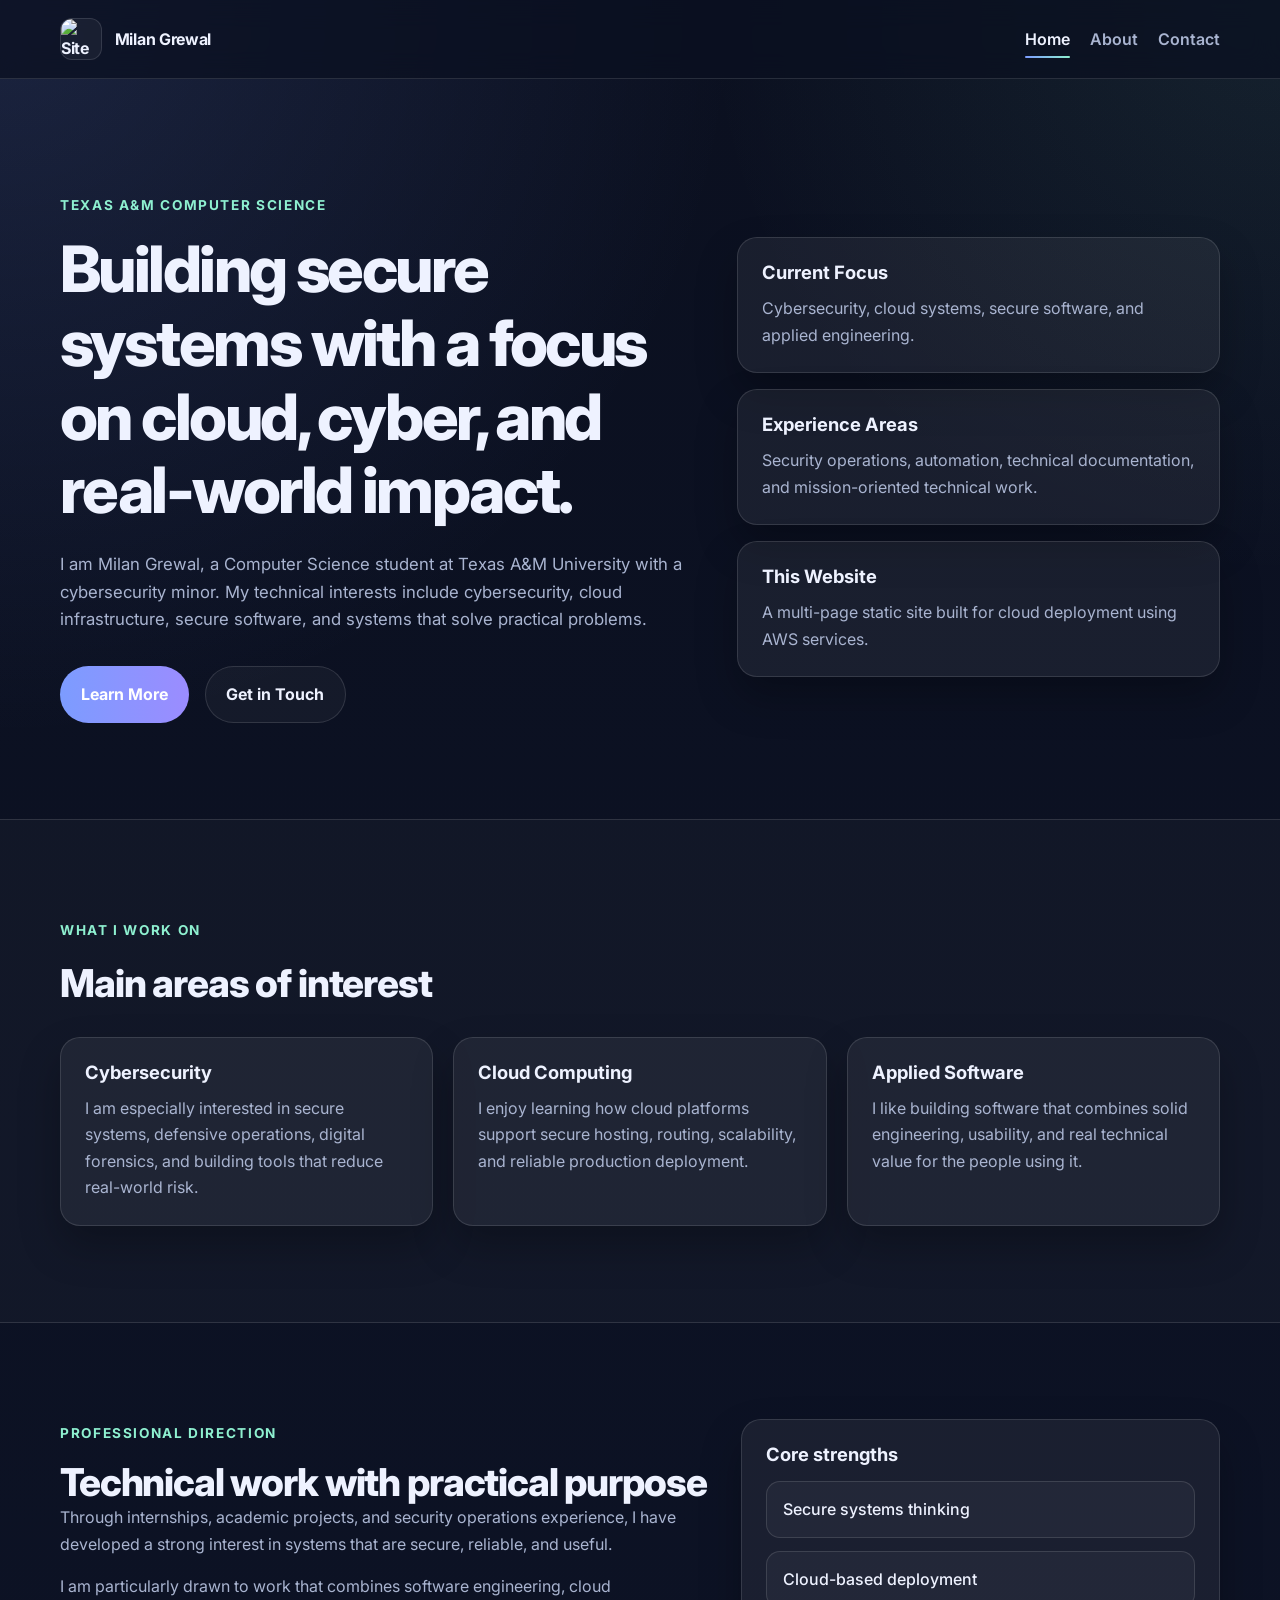
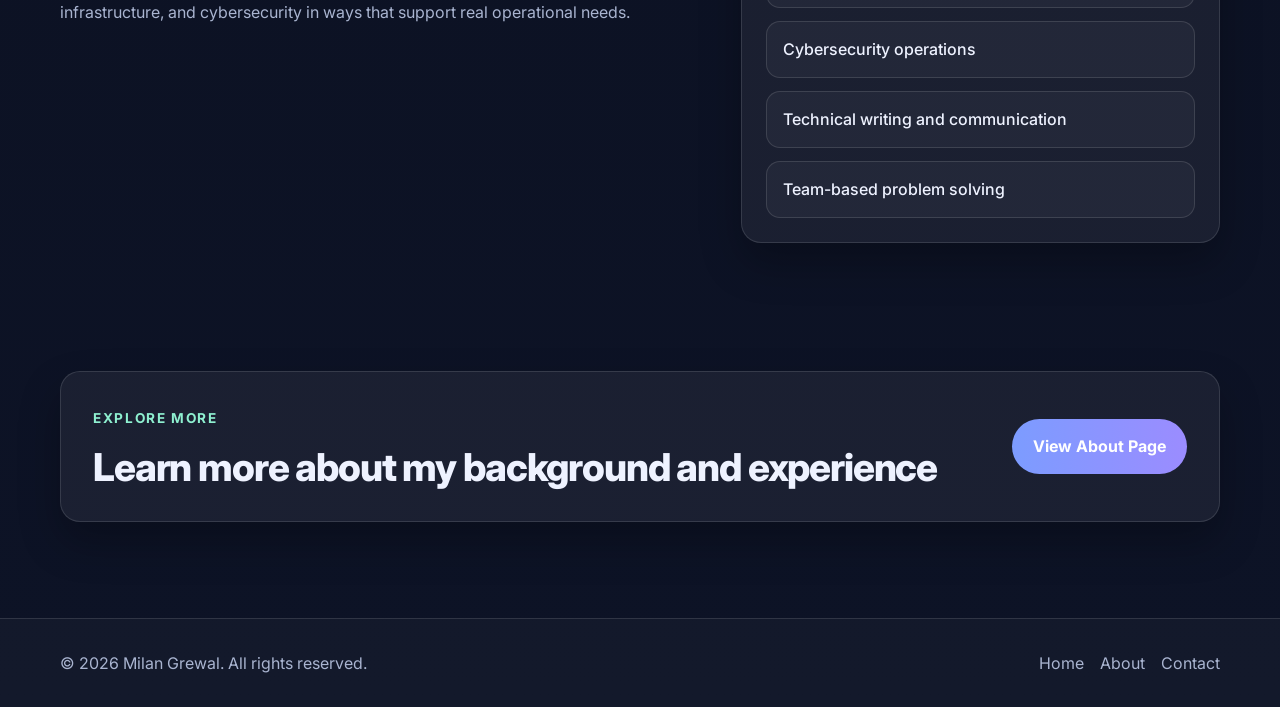
==== index.html @ 8b55207c "Initial Commit" ====
<!DOCTYPE html>
<html lang="en">
<head>
  <meta charset="UTF-8" />
  <meta name="viewport" content="width=device-width, initial-scale=1.0" />
  <title>Milan Grewal | Home</title>
  <meta
    name="description"
    content="Portfolio website for Milan Grewal, a Computer Science student focused on cybersecurity, cloud infrastructure, and secure software."
  />
  <link rel="preconnect" href="https://fonts.googleapis.com" />
  <link rel="preconnect" href="https://fonts.gstatic.com" crossorigin />
  <link
    href="https://fonts.googleapis.com/css2?family=Inter:wght@400;500;600;700;800&display=swap"
    rel="stylesheet"
  />
  <link rel="stylesheet" href="css/style.css" />
</head>
<body>
  <header class="site-header">
    <div class="container nav-container">
      <a href="index.html" class="brand">
        <img src="images/logo.png" alt="Site logo" class="brand-logo" />
        <span>Milan Grewal</span>
      </a>

      <button class="menu-toggle" aria-label="Open navigation menu" aria-expanded="false">
        <span></span>
        <span></span>
        <span></span>
      </button>

      <nav class="site-nav">
        <a href="index.html" class="nav-link active">Home</a>
        <a href="about.html" class="nav-link">About</a>
        <a href="contacts.html" class="nav-link">Contact</a>
      </nav>
    </div>
  </header>

  <main>
    <section class="hero section">
      <div class="container hero-grid">
        <div class="hero-text reveal">
          <p class="eyebrow">Texas A&amp;M Computer Science</p>
          <h1>Building secure systems with a focus on cloud, cyber, and real-world impact.</h1>
          <p class="hero-subtext">
            I am Milan Grewal, a Computer Science student at Texas A&amp;M University with a cybersecurity minor.
            My technical interests include cybersecurity, cloud infrastructure, secure software, and systems that solve practical problems.
          </p>

          <div class="hero-actions">
            <a href="about.html" class="btn btn-primary">Learn More</a>
            <a href="contacts.html" class="btn btn-secondary">Get in Touch</a>
          </div>
        </div>

        <div class="hero-panel reveal">
          <div class="panel-card">
            <h3>Current Focus</h3>
            <p>Cybersecurity, cloud systems, secure software, and applied engineering.</p>
          </div>
          <div class="panel-card">
            <h3>Experience Areas</h3>
            <p>Security operations, automation, technical documentation, and mission-oriented technical work.</p>
          </div>
          <div class="panel-card">
            <h3>This Website</h3>
            <p>A multi-page static site built for cloud deployment using AWS services.</p>
          </div>
        </div>
      </div>
    </section>

    <section class="section section-alt">
      <div class="container">
        <div class="section-heading reveal">
          <p class="eyebrow">What I Work On</p>
          <h2>Main areas of interest</h2>
        </div>

        <div class="card-grid three-col">
          <article class="info-card reveal">
            <h3>Cybersecurity</h3>
            <p>
              I am especially interested in secure systems, defensive operations,
              digital forensics, and building tools that reduce real-world risk.
            </p>
          </article>

          <article class="info-card reveal">
            <h3>Cloud Computing</h3>
            <p>
              I enjoy learning how cloud platforms support secure hosting,
              routing, scalability, and reliable production deployment.
            </p>
          </article>

          <article class="info-card reveal">
            <h3>Applied Software</h3>
            <p>
              I like building software that combines solid engineering,
              usability, and real technical value for the people using it.
            </p>
          </article>
        </div>
      </div>
    </section>

    <section class="section">
      <div class="container split-section">
        <div class="split-text reveal">
          <p class="eyebrow">Professional Direction</p>
          <h2>Technical work with practical purpose</h2>
          <p>
            Through internships, academic projects, and security operations experience,
            I have developed a strong interest in systems that are secure, reliable, and useful.
          </p>
          <p>
            I am particularly drawn to work that combines software engineering, cloud infrastructure,
            and cybersecurity in ways that support real operational needs.
          </p>
        </div>

        <div class="highlight-box reveal">
          <h3>Core strengths</h3>
          <ul class="clean-list">
            <li>Secure systems thinking</li>
            <li>Cloud-based deployment</li>
            <li>Cybersecurity operations</li>
            <li>Technical writing and communication</li>
            <li>Team-based problem solving</li>
          </ul>
        </div>
      </div>
    </section>

    <section class="section cta-section">
      <div class="container cta-box reveal">
        <div>
          <p class="eyebrow">Explore More</p>
          <h2>Learn more about my background and experience</h2>
        </div>
        <a href="about.html" class="btn btn-primary">View About Page</a>
      </div>
    </section>
  </main>

  <footer class="site-footer">
    <div class="container footer-content">
      <p>&copy; 2026 Milan Grewal. All rights reserved.</p>
      <div class="footer-links">
        <a href="index.html">Home</a>
        <a href="about.html">About</a>
        <a href="contacts.html">Contact</a>
      </div>
    </div>
  </footer>

  <script src="js/main.js"></script>
</body>
</html>
---- css/style.css ----
:root {
  --bg: #0b1020;
  --bg-soft: #11182d;
  --surface: rgba(255, 255, 255, 0.06);
  --surface-strong: rgba(255, 255, 255, 0.1);
  --text: #eef2ff;
  --muted: #a9b4d0;
  --line: rgba(255, 255, 255, 0.12);
  --accent: #7c9cff;
  --accent-2: #8ef0d0;
  --shadow: 0 20px 40px rgba(0, 0, 0, 0.25);
  --radius: 20px;
  --radius-sm: 14px;
  --max-width: 1160px;
  --transition: 0.25s ease;
}

* {
  margin: 0;
  padding: 0;
  box-sizing: border-box;
}

html {
  scroll-behavior: smooth;
}

body {
  font-family: "Inter", sans-serif;
  background:
    radial-gradient(circle at top left, rgba(124, 156, 255, 0.14), transparent 28%),
    radial-gradient(circle at top right, rgba(142, 240, 208, 0.08), transparent 22%),
    linear-gradient(180deg, #0b1020 0%, #0d1326 100%);
  color: var(--text);
  line-height: 1.65;
}

img {
  max-width: 100%;
  display: block;
}

a {
  color: inherit;
  text-decoration: none;
}

ul {
  list-style: none;
}

.container {
  width: min(var(--max-width), calc(100% - 2rem));
  margin: 0 auto;
}

.section {
  padding: 6rem 0;
}

.section-alt {
  background: rgba(255, 255, 255, 0.025);
  border-top: 1px solid var(--line);
  border-bottom: 1px solid var(--line);
}

.page-hero {
  padding-top: 7rem;
  padding-bottom: 4rem;
}

.eyebrow {
  display: inline-block;
  color: var(--accent-2);
  font-size: 0.85rem;
  font-weight: 700;
  letter-spacing: 0.12em;
  text-transform: uppercase;
  margin-bottom: 1rem;
}

h1,
h2,
h3 {
  line-height: 1.15;
}

h1 {
  font-size: clamp(2.4rem, 5vw, 4.5rem);
  font-weight: 800;
  letter-spacing: -0.04em;
}

h2 {
  font-size: clamp(1.8rem, 3vw, 2.8rem);
  font-weight: 800;
  letter-spacing: -0.03em;
}

h3 {
  font-size: 1.15rem;
  font-weight: 700;
}

p {
  color: var(--muted);
}

.lead {
  font-size: 1.1rem;
  max-width: 720px;
}

.narrow {
  max-width: 700px;
  margin: 0 auto;
}

.site-header {
  position: sticky;
  top: 0;
  z-index: 1000;
  backdrop-filter: blur(14px);
  background: rgba(11, 16, 32, 0.72);
  border-bottom: 1px solid var(--line);
}

.site-header.scrolled {
  background: rgba(11, 16, 32, 0.9);
}

.nav-container {
  min-height: 78px;
  display: flex;
  align-items: center;
  justify-content: space-between;
  gap: 1rem;
}

.brand {
  display: inline-flex;
  align-items: center;
  gap: 0.8rem;
  font-weight: 700;
  color: var(--text);
  letter-spacing: -0.02em;
}

.brand-logo {
  width: 42px;
  height: 42px;
  border-radius: 12px;
  object-fit: cover;
  border: 1px solid var(--line);
  background: rgba(255, 255, 255, 0.05);
}

.site-nav {
  display: flex;
  align-items: center;
  gap: 1.25rem;
}

.nav-link {
  color: var(--muted);
  font-weight: 600;
  position: relative;
  transition: color var(--transition);
}

.nav-link:hover,
.nav-link.active {
  color: var(--text);
}

.nav-link.active::after,
.nav-link:hover::after {
  content: "";
  position: absolute;
  left: 0;
  bottom: -0.35rem;
  width: 100%;
  height: 2px;
  background: linear-gradient(90deg, var(--accent), var(--accent-2));
  border-radius: 999px;
}

.menu-toggle {
  display: none;
  width: 48px;
  height: 48px;
  border-radius: 14px;
  border: 1px solid var(--line);
  background: rgba(255, 255, 255, 0.04);
  cursor: pointer;
  align-items: center;
  justify-content: center;
  flex-direction: column;
  gap: 5px;
}

.menu-toggle span {
  display: block;
  width: 20px;
  height: 2px;
  background: var(--text);
  transition: var(--transition);
}

.hero {
  padding-top: 7rem;
}

.hero-grid {
  display: grid;
  grid-template-columns: 1.2fr 0.9fr;
  gap: 2rem;
  align-items: center;
}

.hero-subtext {
  margin-top: 1.5rem;
  max-width: 650px;
  font-size: 1.05rem;
}

.hero-actions {
  display: flex;
  flex-wrap: wrap;
  gap: 1rem;
  margin-top: 2rem;
}

.hero-panel {
  display: grid;
  gap: 1rem;
}

.panel-card,
.info-card,
.content-card,
.highlight-box,
.contact-card,
.cta-box {
  background: var(--surface);
  border: 1px solid var(--line);
  border-radius: var(--radius);
  box-shadow: var(--shadow);
}

.panel-card,
.info-card,
.content-card,
.highlight-box,
.contact-card {
  padding: 1.5rem;
}

.panel-card p,
.info-card p,
.content-card p,
.contact-card p {
  margin-top: 0.75rem;
}

.btn {
  display: inline-flex;
  align-items: center;
  justify-content: center;
  min-height: 50px;
  padding: 0.9rem 1.3rem;
  border-radius: 999px;
  font-weight: 700;
  transition: transform var(--transition), opacity var(--transition), background var(--transition);
}

.btn:hover {
  transform: translateY(-2px);
}

.btn-primary {
  background: linear-gradient(90deg, var(--accent), #9b8cff);
  color: white;
}

.btn-secondary {
  background: rgba(255, 255, 255, 0.04);
  color: var(--text);
  border: 1px solid var(--line);
}

.section-heading {
  margin-bottom: 2rem;
}

.section-heading h2 {
  margin-top: 0.2rem;
}

.card-grid {
  display: grid;
  gap: 1.25rem;
}

.three-col {
  grid-template-columns: repeat(3, minmax(0, 1fr));
}

.split-section {
  display: grid;
  grid-template-columns: 1.15fr 0.85fr;
  gap: 2rem;
  align-items: start;
}

.split-text p + p {
  margin-top: 1rem;
}

.clean-list {
  display: grid;
  gap: 0.8rem;
  margin-top: 1rem;
}

.clean-list li {
  padding: 0.9rem 1rem;
  border-radius: var(--radius-sm);
  background: rgba(255, 255, 255, 0.04);
  border: 1px solid var(--line);
  color: var(--text);
  font-weight: 500;
}

.cta-section {
  padding-top: 2rem;
}

.cta-box {
  padding: 2rem;
  display: flex;
  align-items: center;
  justify-content: space-between;
  gap: 1rem;
}

.about-hero {
  display: grid;
  grid-template-columns: 0.9fr 1.1fr;
  gap: 2rem;
  align-items: center;
}

.profile-image {
  width: 100%;
  max-width: 360px;
  border-radius: 28px;
  border: 1px solid var(--line);
  box-shadow: var(--shadow);
  object-fit: cover;
}

.about-text p + p {
  margin-top: 1rem;
}

.content-grid {
  display: grid;
  grid-template-columns: repeat(2, minmax(0, 1fr));
  gap: 1.25rem;
}

.timeline {
  position: relative;
  display: grid;
  gap: 1.5rem;
}

.timeline::before {
  content: "";
  position: absolute;
  left: 15px;
  top: 0;
  bottom: 0;
  width: 2px;
  background: rgba(255, 255, 255, 0.12);
}

.timeline-item {
  position: relative;
  padding-left: 3rem;
}

.timeline-dot {
  position: absolute;
  left: 6px;
  top: 8px;
  width: 18px;
  height: 18px;
  border-radius: 999px;
  background: linear-gradient(135deg, var(--accent), var(--accent-2));
  box-shadow: 0 0 0 6px rgba(124, 156, 255, 0.12);
}

.timeline-content {
  background: var(--surface);
  border: 1px solid var(--line);
  border-radius: var(--radius);
  padding: 1.4rem;
  box-shadow: var(--shadow);
}

.timeline-subtitle {
  color: var(--accent-2);
  font-weight: 600;
  margin-top: 0.35rem;
}

.centered-hero {
  text-align: center;
}

.contact-grid {
  display: grid;
  grid-template-columns: repeat(2, minmax(0, 1fr));
  gap: 1.5rem;
}

.contact-item + .contact-item {
  margin-top: 1rem;
}

.contact-label {
  display: block;
  font-size: 0.85rem;
  font-weight: 700;
  color: var(--accent-2);
  text-transform: uppercase;
  letter-spacing: 0.1em;
  margin-bottom: 0.35rem;
}

.contact-item a {
  color: var(--text);
  word-break: break-word;
}

.top-space {
  margin-top: 1.25rem;
}

.site-footer {
  border-top: 1px solid var(--line);
  background: rgba(255, 255, 255, 0.025);
}

.footer-content {
  min-height: 88px;
  display: flex;
  align-items: center;
  justify-content: space-between;
  gap: 1rem;
}

.footer-links {
  display: flex;
  gap: 1rem;
}

.footer-links a {
  color: var(--muted);
  transition: color var(--transition);
}

.footer-links a:hover {
  color: var(--text);
}

.reveal {
  opacity: 0;
  transform: translateY(24px);
  transition: opacity 0.7s ease, transform 0.7s ease;
}

.reveal.visible {
  opacity: 1;
  transform: translateY(0);
}

@media (max-width: 900px) {
  .hero-grid,
  .split-section,
  .about-hero,
  .contact-grid,
  .content-grid,
  .three-col,
  .cta-box {
    grid-template-columns: 1fr;
  }

  .cta-box {
    align-items: flex-start;
  }

  .site-nav {
    position: absolute;
    top: 78px;
    right: 1rem;
    width: min(260px, calc(100% - 2rem));
    padding: 1rem;
    background: rgba(11, 16, 32, 0.96);
    border: 1px solid var(--line);
    border-radius: 20px;
    box-shadow: var(--shadow);
    display: none;
    flex-direction: column;
    align-items: flex-start;
  }

  .site-nav.open {
    display: flex;
  }

  .menu-toggle {
    display: inline-flex;
  }
}

@media (max-width: 640px) {
  .section {
    padding: 4.5rem 0;
  }

  .hero {
    padding-top: 5.5rem;
  }

  .page-hero {
    padding-top: 5.5rem;
  }

  .hero-actions {
    flex-direction: column;
    align-items: stretch;
  }

  .footer-content {
    flex-direction: column;
    justify-content: center;
    padding: 1rem 0;
  }
}
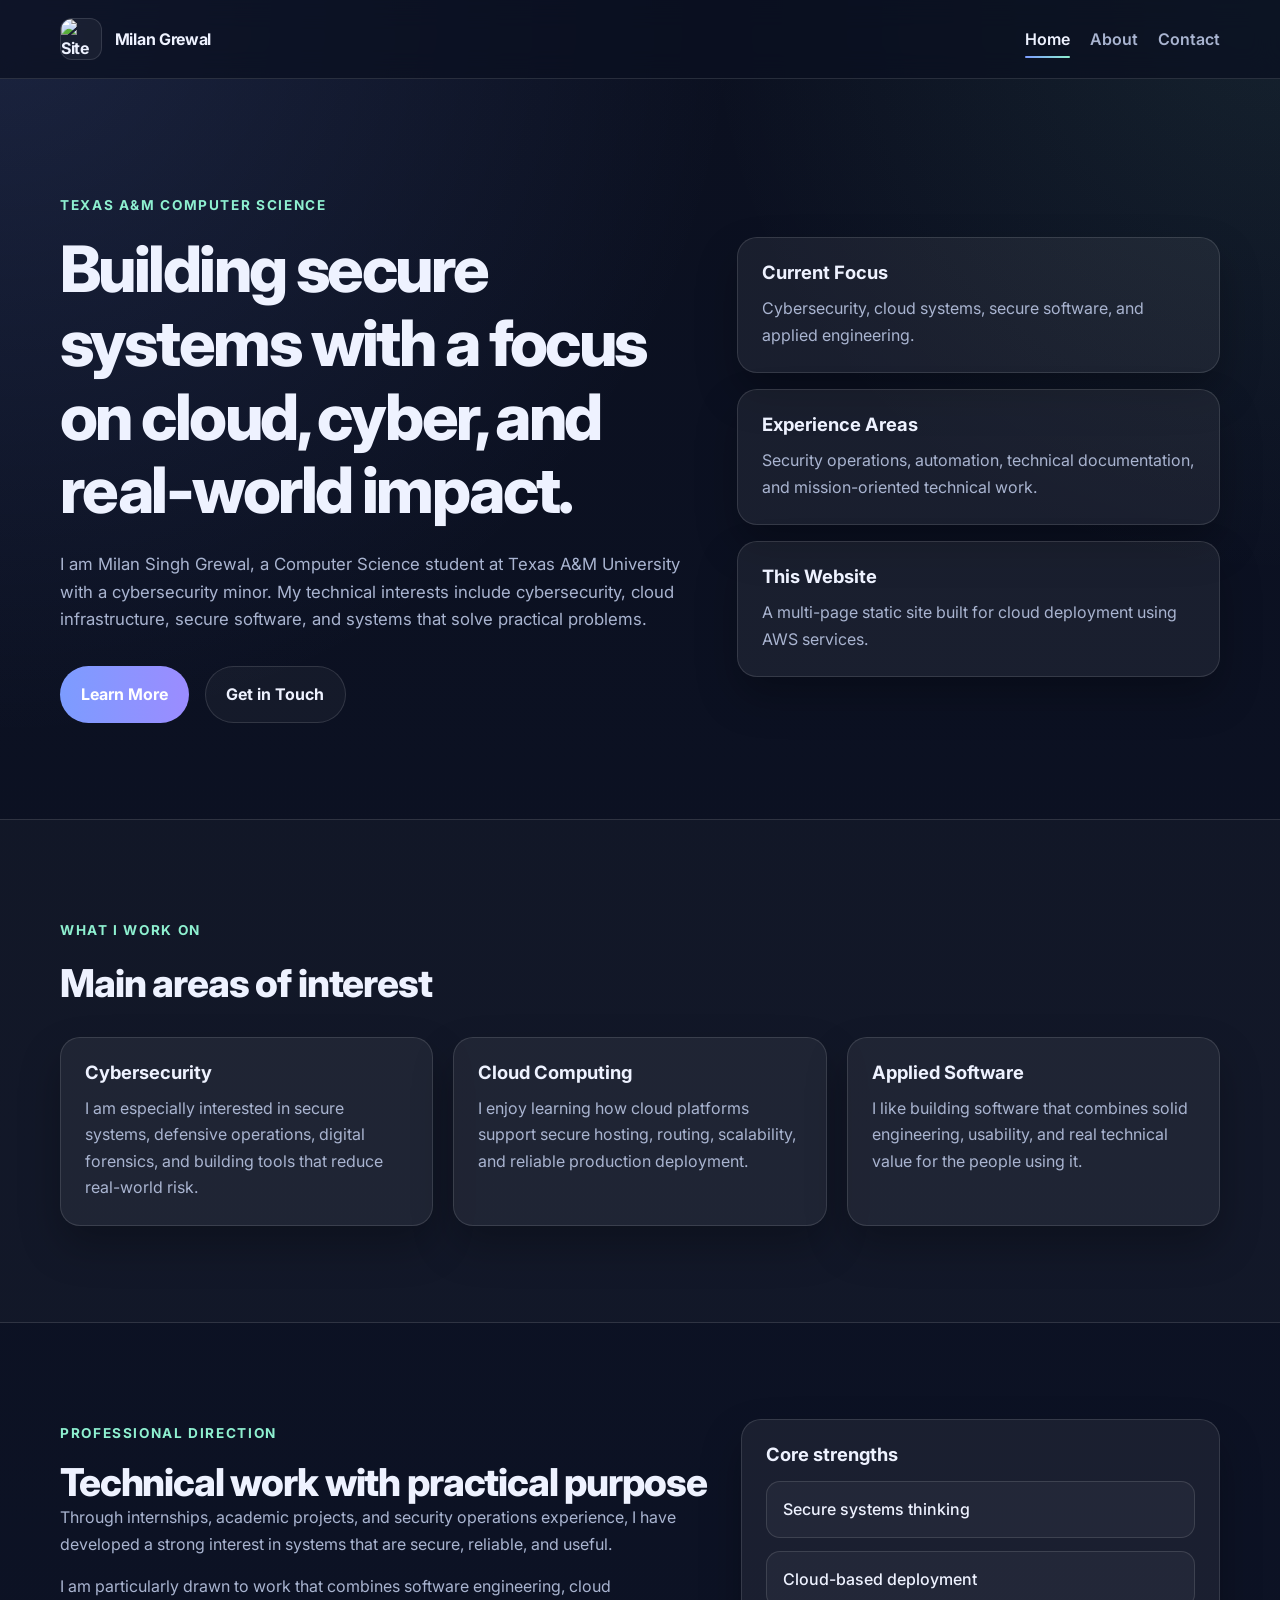
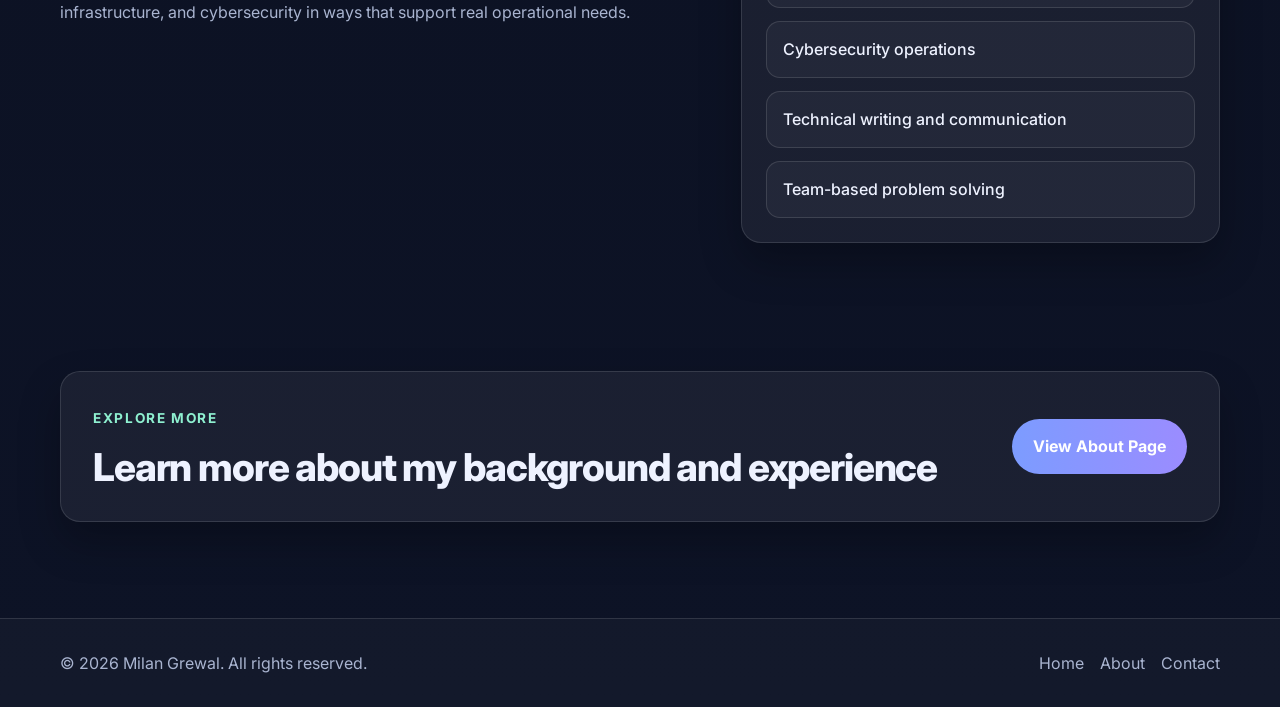
==== commit c47eba6a: "Testing changes" ====
--- a/index.html
+++ b/index.html
@@ -45,7 +45,7 @@
           <p class="eyebrow">Texas A&amp;M Computer Science</p>
           <h1>Building secure systems with a focus on cloud, cyber, and real-world impact.</h1>
           <p class="hero-subtext">
-            I am Milan Grewal, a Computer Science student at Texas A&amp;M University with a cybersecurity minor.
+            I am Milan Singh Grewal, a Computer Science student at Texas A&amp;M University with a cybersecurity minor.
             My technical interests include cybersecurity, cloud infrastructure, secure software, and systems that solve practical problems.
           </p>
 
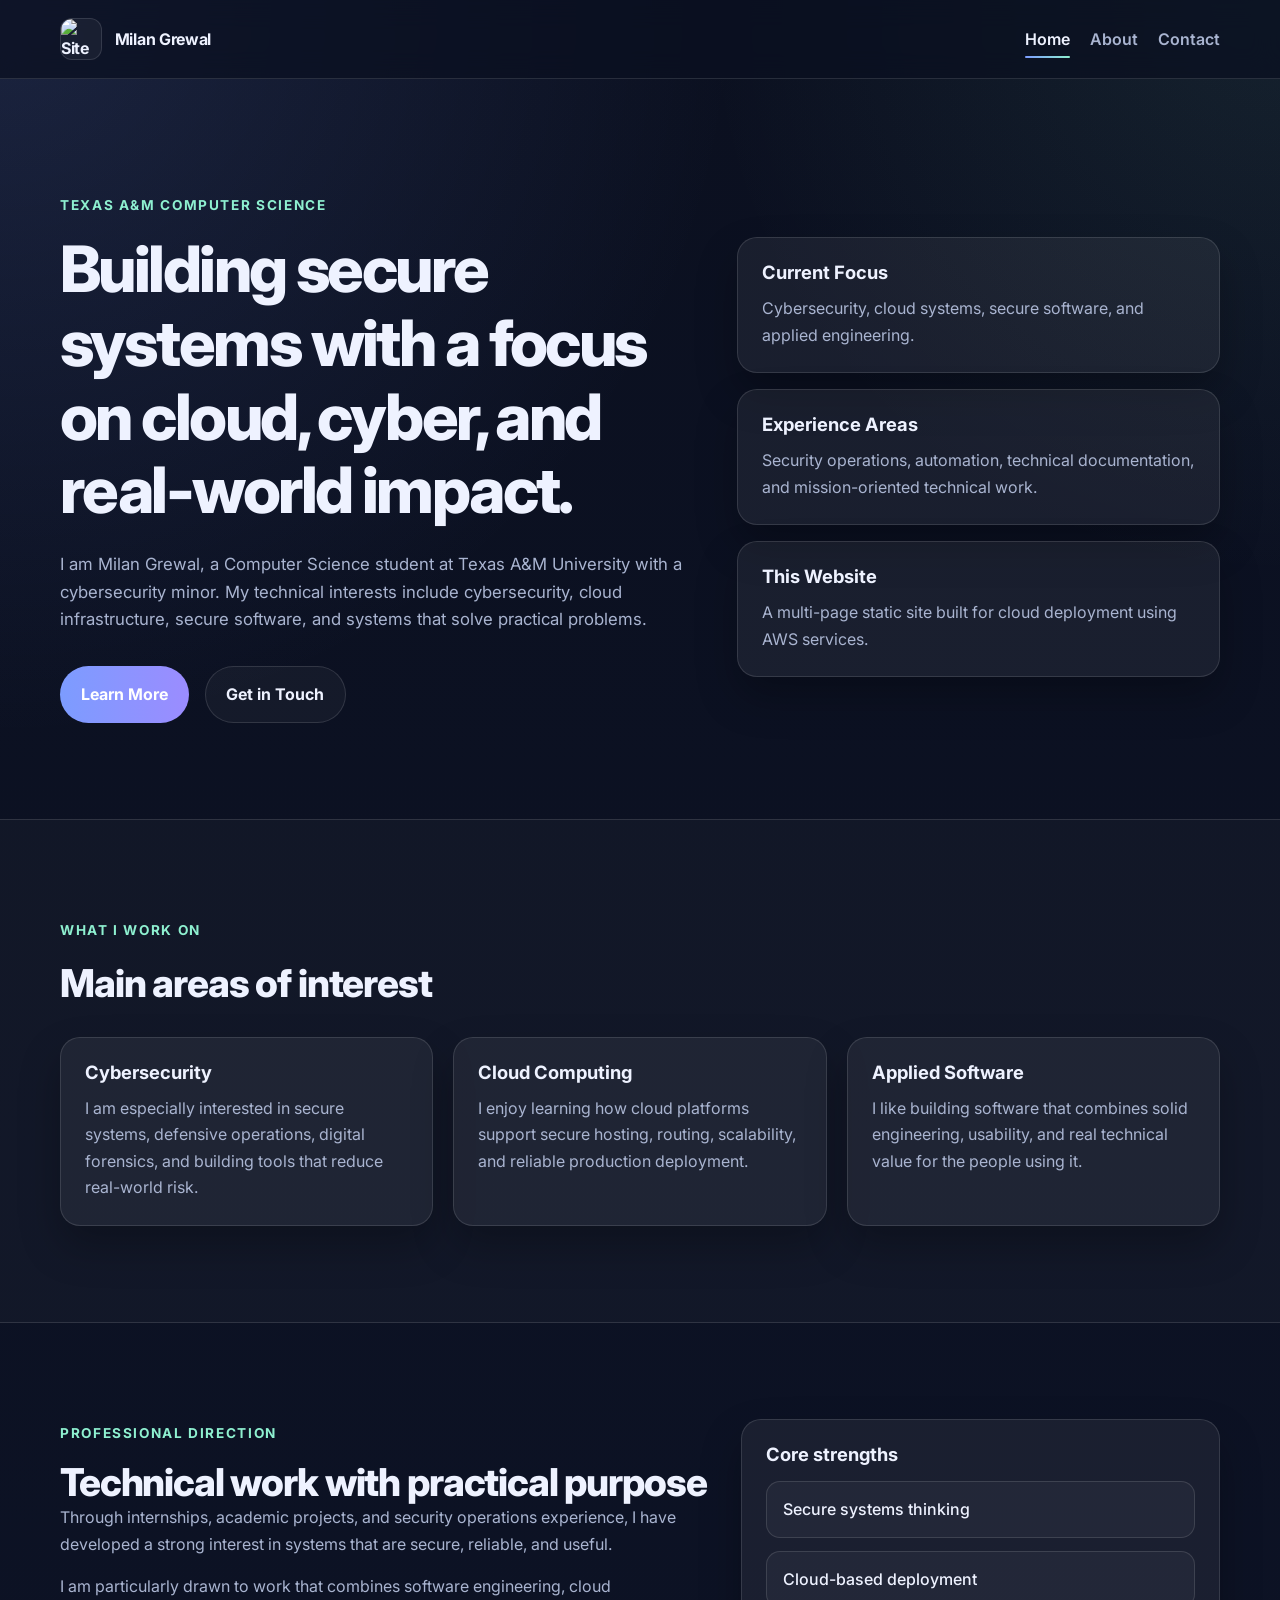
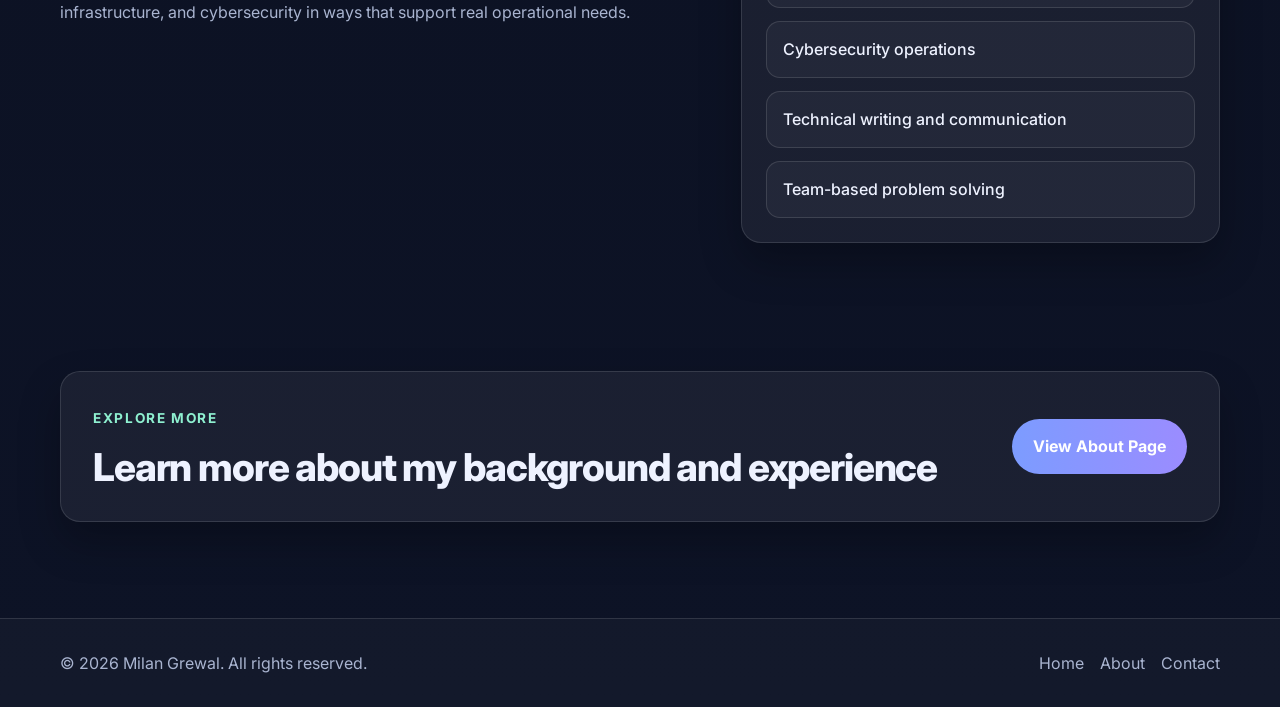
==== commit b957e04c: "Remove middle name from homepage" ====
--- a/index.html
+++ b/index.html
@@ -45,7 +45,7 @@
           <p class="eyebrow">Texas A&amp;M Computer Science</p>
           <h1>Building secure systems with a focus on cloud, cyber, and real-world impact.</h1>
           <p class="hero-subtext">
-            I am Milan Singh Grewal, a Computer Science student at Texas A&amp;M University with a cybersecurity minor.
+            I am Milan Grewal, a Computer Science student at Texas A&amp;M University with a cybersecurity minor.
             My technical interests include cybersecurity, cloud infrastructure, secure software, and systems that solve practical problems.
           </p>
 
